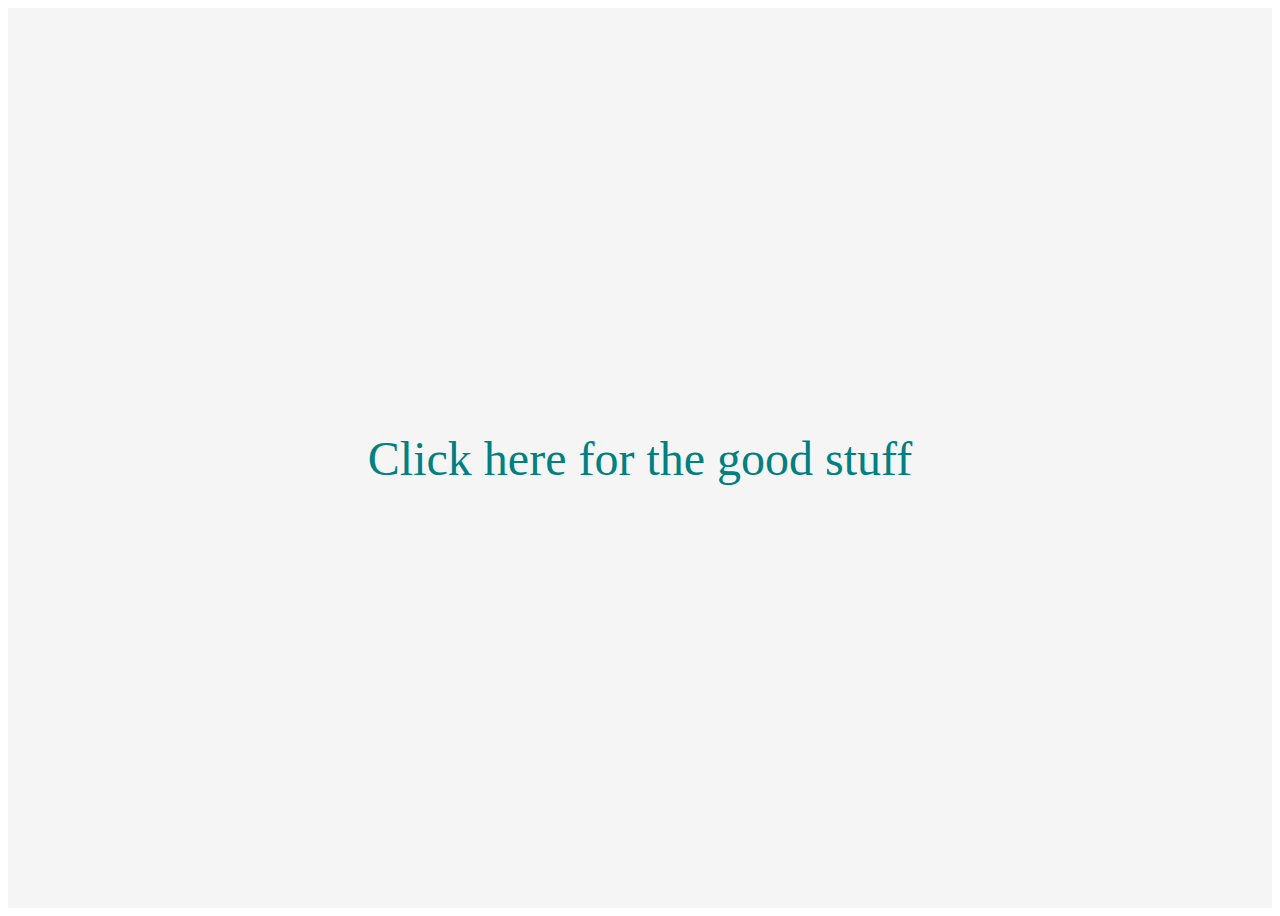
==== index.html @ 8a09f7fa "added an index file for github pages to work" ====
<!DOCTYPE html>
<html lang="en">

<head>
    <meta charset="UTF-8">
    <meta http-equiv="X-UA-Compatible" content="IE=edge">
    <meta name="viewport" content="width=device-width, initial-scale=1.0">
    <title>Welcome</title>
    <style>
        main {
            display: flex;
            justify-content: center;
            align-items: center;
            background-color: #f5f5f5;
            width: 100%;
            height: 100vh;
        }

        a {
            text-decoration: none;
            color: teal;
            display: block;
            font-size: 3rem;
        }
    </style>
</head>

<body>
    <main>
        <a href="./Signup/signup.html">Click here for the good stuff</a>
    </main>
</body>

</html>
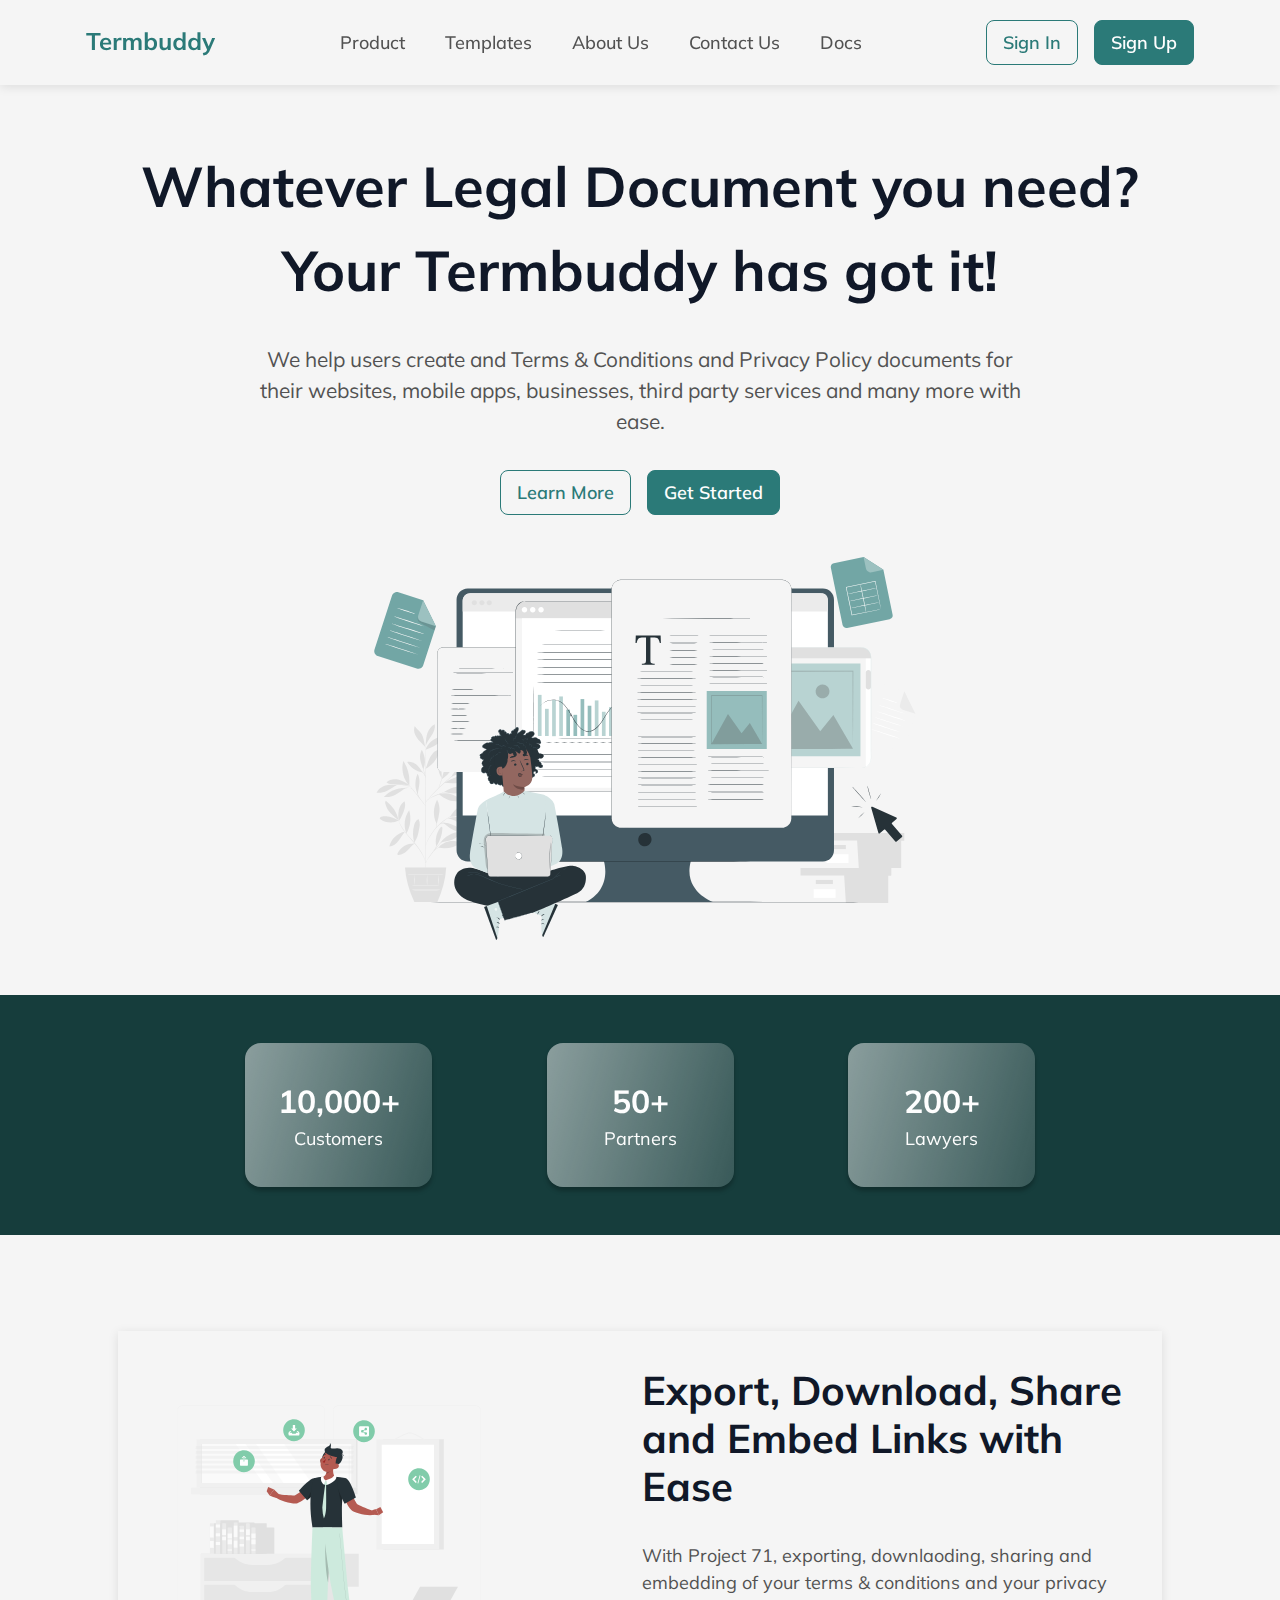
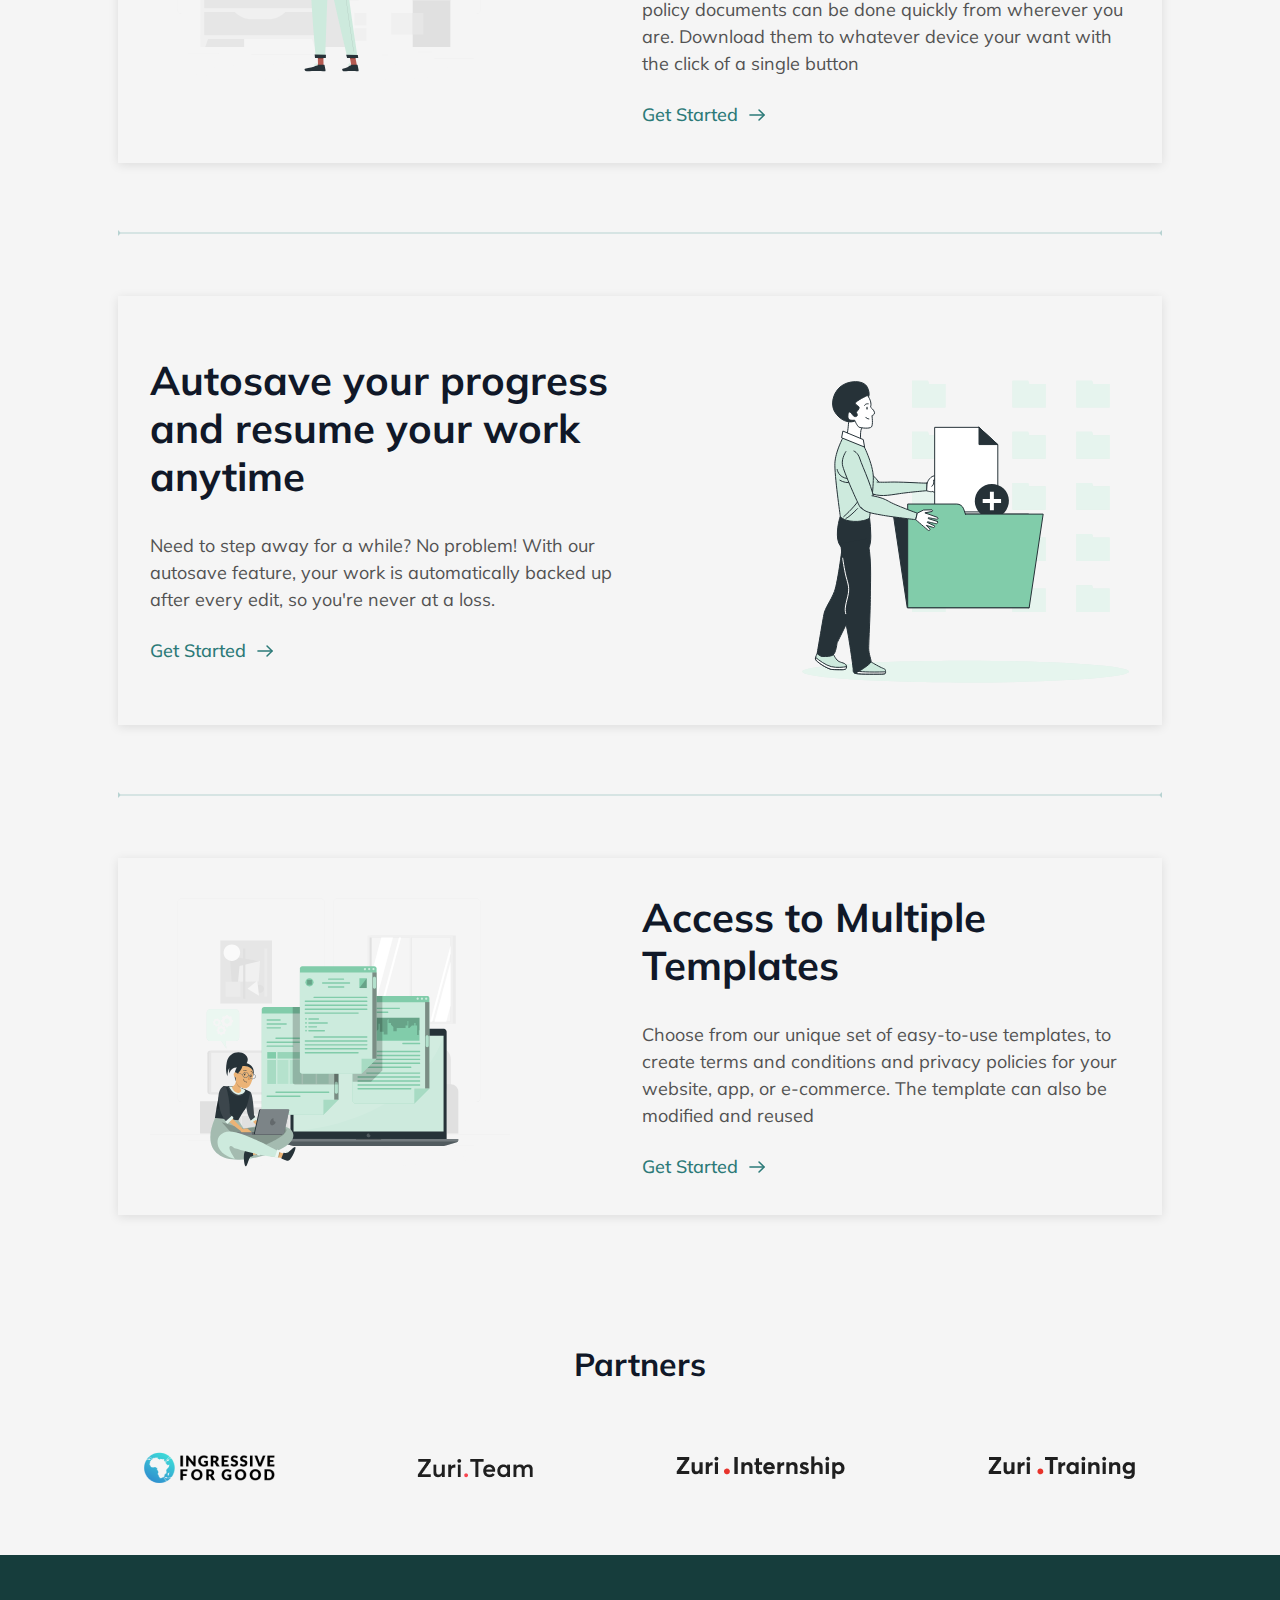
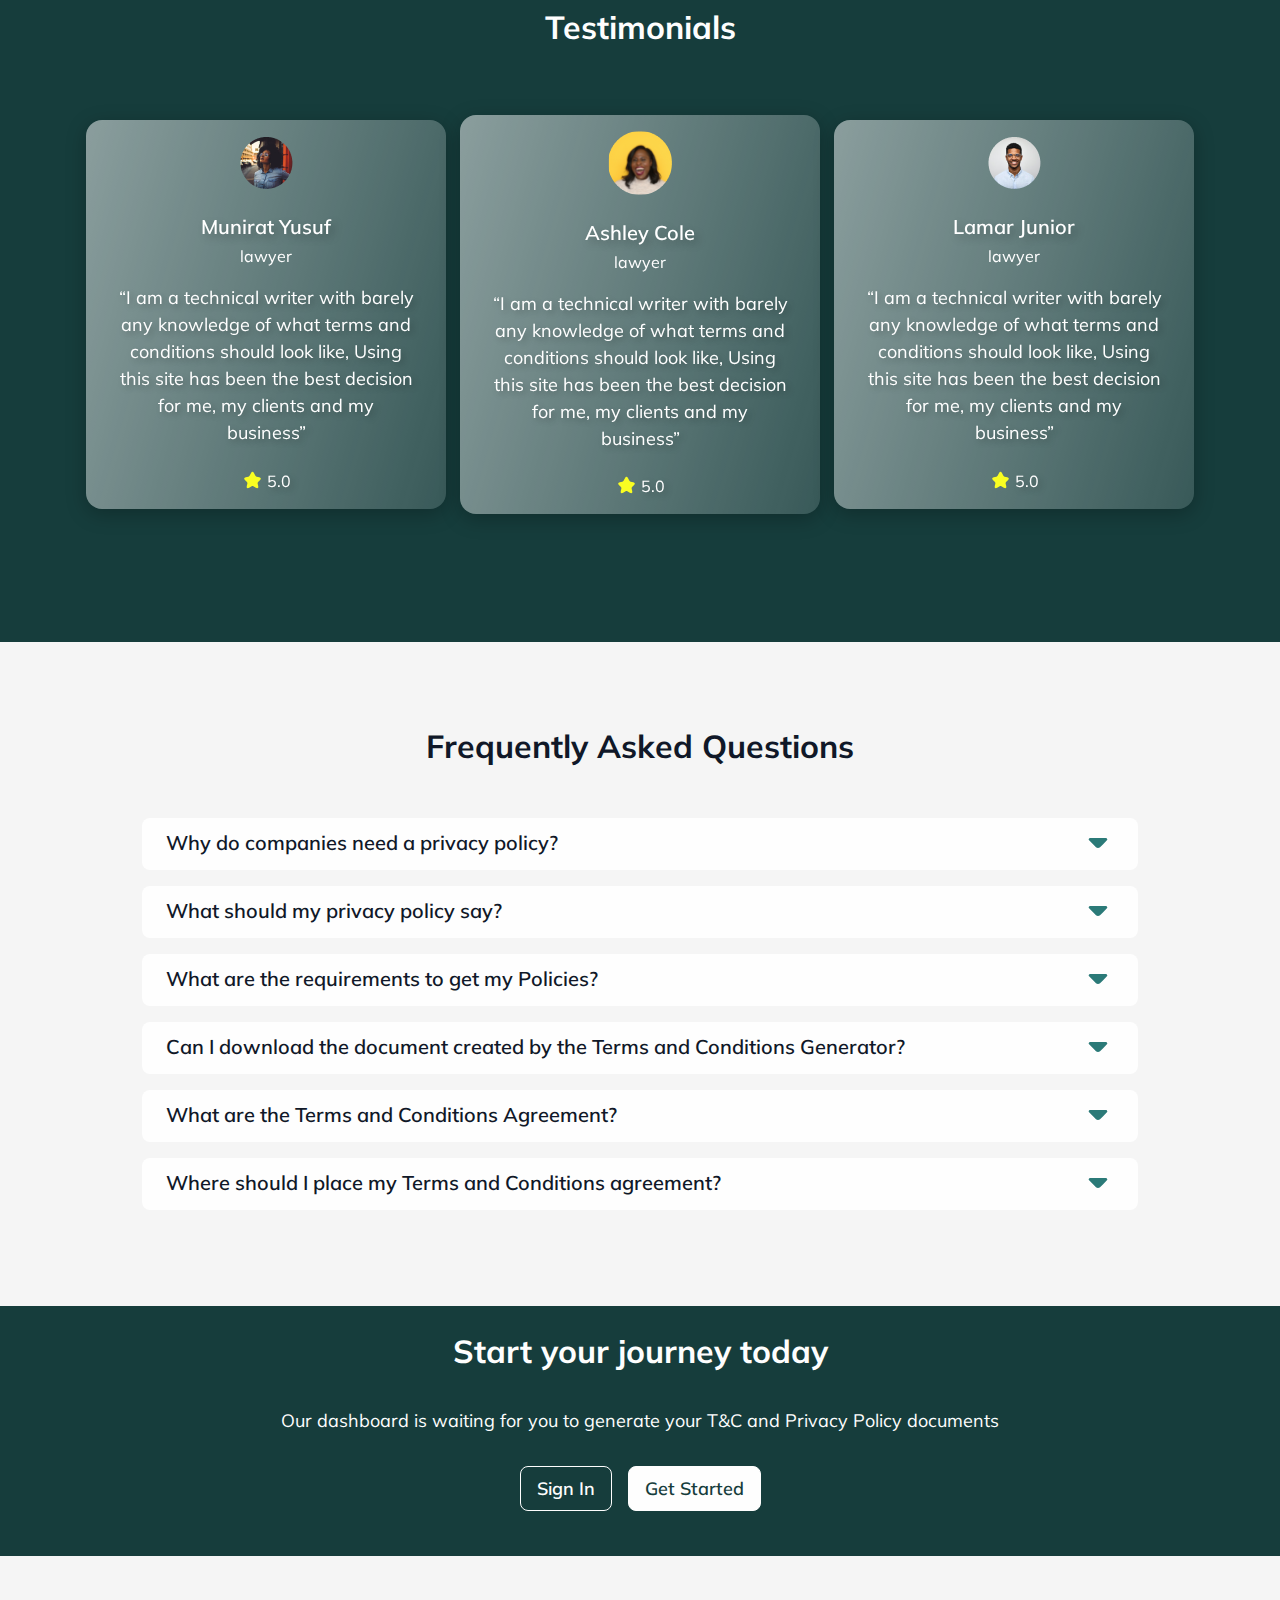
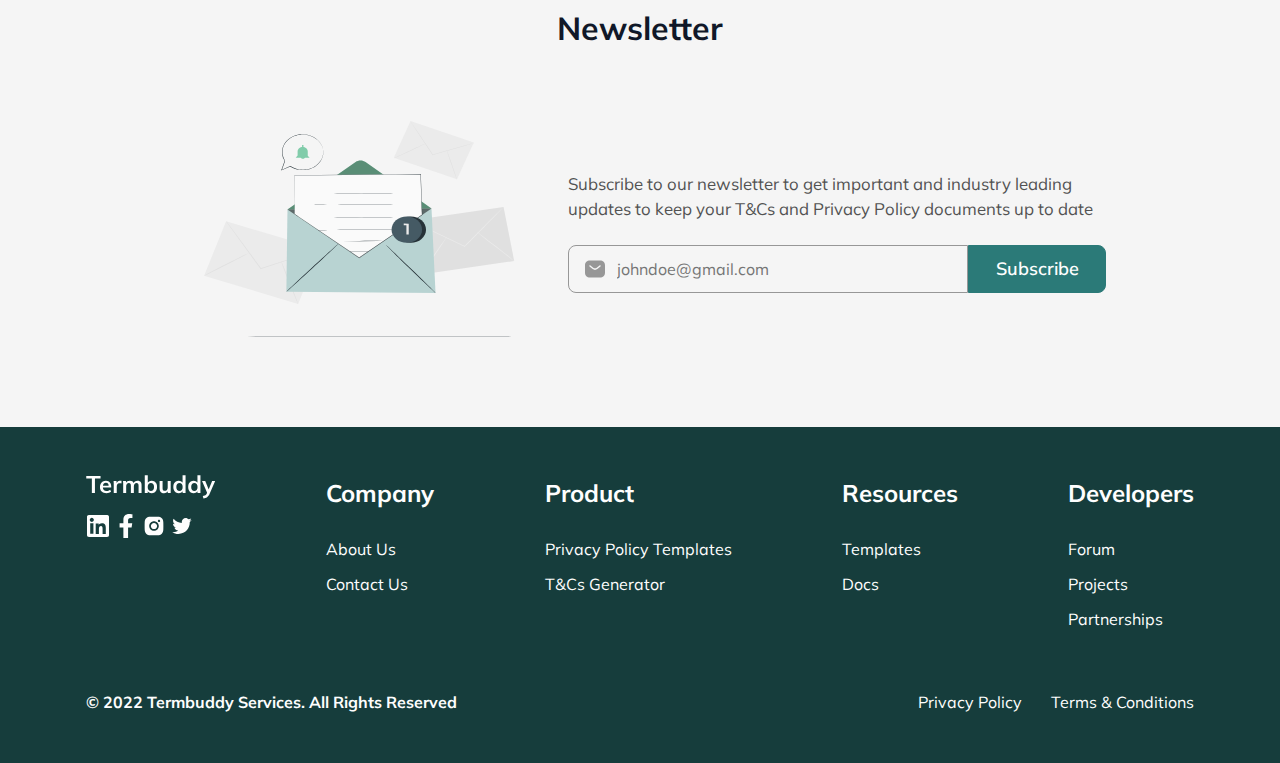
==== commit 0d04769a: "added landing page" ====
--- a/index.html
+++ b/index.html
@@ -5,30 +5,392 @@
     <meta charset="UTF-8">
     <meta http-equiv="X-UA-Compatible" content="IE=edge">
     <meta name="viewport" content="width=device-width, initial-scale=1.0">
-    <title>Welcome</title>
-    <style>
-        main {
-            display: flex;
-            justify-content: center;
-            align-items: center;
-            background-color: #f5f5f5;
-            width: 100%;
-            height: 100vh;
-        }
-
-        a {
-            text-decoration: none;
-            color: teal;
-            display: block;
-            font-size: 3rem;
-        }
-    </style>
+    <link rel="preconnect" href="https://fonts.googleapis.com">
+    <link rel="preconnect" href="https://fonts.gstatic.com" crossorigin>
+    <link href="https://fonts.googleapis.com/css2?family=Mulish:wght@400;500;600;700&display=swap" rel="stylesheet">
+    <link rel="stylesheet" href="main.css">
+    <title>TermBuddy | Homepage</title>
 </head>
 
 <body>
+    <header>
+        <div class="container">
+            <div class="logo">
+                <a href="index.html">
+                    <img src="./images/logo.svg" alt="TermBuddy Logo">
+                </a>
+            </div>
+            <nav>
+                <button class="close"><img src="" alt="a close icon"></button>
+                <ul>
+                    <li><a href="index.html">product</a></li>
+                    <li><a href="about.html">templates</a></li>
+                    <li><a href="contact.html">about us</a></li>
+                    <li><a href="contact.html">contact us</a></li>
+                    <li><a href="contact.html">docs</a></li>
+                </ul>
+            </nav>
+            <div class="auth-links">
+                <a href="./Login/login.html">sign in</a>
+                <a href="./Signup/signup.html">sign up</a>
+            </div>
+            <div class="hamburger">
+                <img src="" alt="a hamburger menu icon">
+            </div>
+        </div>
+    </header>
+
     <main>
-        <a href="./Signup/signup.html">Click here for the good stuff</a>
+        <section>
+            <div class="container">
+                <div class="hero">
+                    <div class="hero-text">
+                        <h1>Whatever Legal Document you need? Your Termbuddy has got it!</h1>
+                        <p>We help users create and Terms & Conditions and Privacy Policy documents for their websites,
+                            mobile apps, businesses, third party services and many more
+                            with ease.</p>
+                        <div class="auth-links">
+                            <a href="">learn more</a>
+                            <a href="./Signup/signup.html">get started</a>
+                        </div>
+                    </div>
+                    <div class="hero-img">
+                        <img src="./images/hero.svg" alt="a document icon filled desktop display">
+                    </div>
+                </div>
+            </div>
+        </section>
+
+        <section class="teal">
+            <div class="container">
+                <div class="stats-wrapper">
+                    <div class="stat">
+                        <h3>10,000+</h3>
+                        <p>Customers</p>
+                    </div>
+                    <div class="stat">
+                        <h3>50+</h3>
+                        <p>Partners</p>
+                    </div>
+                    <div class="stat">
+                        <h3>200+</h3>
+                        <p>Lawyers</p>
+                    </div>
+                </div>
+            </div>
+        </section>
+
+        <section>
+            <div class="container flow">
+                <div class="column-wrapper">
+                    <div class="column-img">
+                        <img src="./images/export.svg"
+                            alt="an illustration of a man demonstrating file downnload and export">
+                    </div>
+                    <div class="column-text">
+                        <h2>Export, Download, Share
+                            and Embed Links with
+                            Ease</h2>
+                        <p>
+                            With Project 71, exporting, downlaoding, sharing and embedding
+                            of your terms & conditions and your privacy policy documents can
+                            be done quickly from wherever you are.
+                            Download them to whatever device your want with the click of a
+                            single button
+                        </p>
+                        <a href="./Login/login.html">get started <span><img src="./images/arrow-right.svg"
+                                    alt="a right arrow icon"></span></a>
+                    </div>
+                </div>
+
+                <div class="divider">
+                    <img src="./images/divider.svg" alt="a divider">
+                </div>
+
+                <div class="column-wrapper">
+                    <div class="column-text">
+                        <h2>Autosave your progress
+                            and resume your work
+                            anytime</h2>
+                        <p>
+                            Need to step away for a while? No problem! With our autosave
+                            feature, your work is automatically backed up after every edit,
+                            so you're never at a loss.
+                        </p>
+                        <a href="./Login/login.html">get started <span><img src="./images/arrow-right.svg"
+                                    alt="a right arrow icon"></span></a>
+                    </div>
+                    <div class="column-img">
+                        <img src="./images/auto-save.svg" alt="an illustration of a man demonstrating file autosave">
+                    </div>
+                </div>
+
+                <div class="divider">
+                    <img src="./images/divider.svg" alt="a divider">
+                </div>
+
+                <div class="column-wrapper">
+                    <div class="column-img">
+                        <img src="./images/multiple.svg"
+                            alt="an illustration of a man demonstrating multiple file creation">
+                    </div>
+                    <div class="column-text">
+                        <h2>Access to Multiple
+                            Templates</h2>
+                        <p>
+                            Choose from our unique set of easy-to-use templates, to create
+                            terms and conditions and privacy policies for your website, app,
+                            or e-commerce.
+                            The template can also be modified and reused
+                        </p>
+                        <a href="./Login/login.html">get started <span><img src="./images/arrow-right.svg"
+                                    alt="a right arrow icon"></span></a>
+                    </div>
+                </div>
+                <div class="partners">
+                    <h3>Partners</h3>
+                    <div class="partners-column">
+                        <div class="partner">
+                            <img src="./images/i4g-Logo.png" alt="i4g zuri logo">
+                        </div>
+                        <div class="partner">
+                            <img src="./images/zuri-team.png" alt="zuri team logo">
+                        </div>
+                        <div class="partner">
+                            <img src="./images/zuri-internship.png" alt="zuri internship logo">
+                        </div>
+                        <div class="partner">
+                            <img src="./images/zuri-training.png" alt="zuri training logo">
+                        </div>
+                    </div>
+                </div>
+            </div>
+        </section>
+
+        <section class="teal">
+            <div class="container testimonials">
+                <h3>Testimonials</h3>
+                <div class="testimony-cards-wrapper">
+                    <div class="testimony-card">
+                        <div class="testimony-avatar">
+                            <img src="./images/avatar-1.png" alt="a woman posing stylishly looking up">
+                        </div>
+                        <h5>Munirat Yusuf</h5>
+                        <small>lawyer</small>
+                        <p>
+                            “I am a technical writer with barely any knowledge of what
+                            terms and conditions should look like, Using this
+                            site has been the best decision for me, my clients
+                            and my business”
+                        </p>
+                        <p class="rating"><img src="./images/star.svg" alt="an icon of a star"> 5.0</p>
+                    </div>
+
+                    <div class="testimony-card">
+                        <div class="testimony-avatar">
+                            <img src="./images/avatar-2.png" alt="a woman smiling">
+                        </div>
+                        <h5>Ashley Cole</h5>
+                        <small>lawyer</small>
+                        <p>
+                            “I am a technical writer with barely any knowledge of what
+                            terms and conditions should look like, Using this
+                            site has been the best decision for me, my clients
+                            and my business”
+                        </p>
+                        <p class="rating"><img src="./images/star.svg" alt="an icon of a star"> 5.0</p>
+                    </div>
+
+                    <div class="testimony-card">
+                        <div class="testimony-avatar">
+                            <img src="./images/avatar-3.png" alt="a man smiling">
+                        </div>
+                        <h5>Lamar Junior</h5>
+                        <small>lawyer</small>
+                        <p>
+                            “I am a technical writer with barely any knowledge of what
+                            terms and conditions should look like, Using this
+                            site has been the best decision for me, my clients
+                            and my business”
+                        </p>
+                        <p class="rating"><img src="./images/star.svg" alt="an icon of a star"> 5.0</p>
+                    </div>
+                </div>
+            </div>
+        </section>
+
+        <section>
+            <div class="container faqs">
+                <h3>Frequently Asked Questions</h3>
+                <div class="faq-wrapper">
+                    <div class="faq">
+                        <button class="faq-btn">Why do companies need a privacy policy? <img
+                                src="./images/arrow-down.svg" alt="a down arrow icon"></button>
+                        <p>Companies need a privacy policy because most countries have laws requiring privacy policies
+                            for websites and applications that gather personal data from users; businesses have them.
+                        </p>
+                    </div>
+
+                    <div class="faq">
+                        <button class="faq-btn">What should my privacy policy say? <img src="./images/arrow-down.svg"
+                                alt="a down arrow icon"></button>
+                        <p>Companies need a privacy policy because most countries have laws requiring privacy policies
+                            for websites and applications that gather personal data from users; businesses have them.
+                        </p>
+                    </div>
+
+                    <div class="faq">
+                        <button class="faq-btn">What are the requirements to get my Policies? <img
+                                src="./images/arrow-down.svg" alt="a down arrow icon"></button>
+                        <p>Companies need a privacy policy because most countries have laws requiring privacy policies
+                            for websites and applications that gather personal data from users; businesses have them.
+                        </p>
+                    </div>
+
+                    <div class="faq">
+                        <button class="faq-btn">Can I download the document created by the Terms and Conditions
+                            Generator? <img src="./images/arrow-down.svg" alt="a down arrow icon"></button>
+                        <p>Companies need a privacy policy because most countries have laws requiring privacy policies
+                            for websites and applications that gather personal data from users; businesses have them.
+                        </p>
+                    </div>
+
+                    <div class="faq">
+                        <button class="faq-btn">What are the Terms and Conditions Agreement? <img
+                                src="./images/arrow-down.svg" alt="a down arrow icon"></button>
+                        <p>Companies need a privacy policy because most countries have laws requiring privacy policies
+                            for websites and applications that gather personal data from users; businesses have them.
+                        </p>
+                    </div>
+
+                    <div class="faq">
+                        <button class="faq-btn">Where should I place my Terms and Conditions agreement? <img
+                                src="./images/arrow-down.svg" alt="a down arrow icon"></button>
+                        <p>Companies need a privacy policy because most countries have laws requiring privacy policies
+                            for websites and applications that gather personal data from users; businesses have them.
+                        </p>
+                    </div>
+                </div>
+            </div>
+        </section>
+
+        <section class="teal start">
+            <div class="container">
+                <h3>Start your journey today</h3>
+                <p>Our dashboard is waiting for you to generate your T&C and Privacy Policy documents</p>
+                <div class="auth-links">
+                    <a href="./Login/login.html">sign in</a>
+                    <a href="./Signup/signup.html">get started</a>
+                </div>
+            </div>
+        </section>
+
+        <section>
+            <div class="container">
+                <h3>Newsletter</h3>
+                <div class="column-wrapper newsletter">
+                    <div class="newsletter-img">
+                        <img src="./images/newsletter.svg" alt="a newsletter image">
+                    </div>
+                    <div class="newsletter-form">
+                        <p>
+                            Subscribe to our newsletter to get important and industry leading updates to keep your T&Cs
+                            and Privacy Policy documents up to date
+                        </p>
+                        <form>
+                            <img src="./Signup/input-email.svg" alt="icon of a padlock">
+                            <div><input type="email" name="email" id="email" placeholder="johndoe@gmail.com"></div>
+                            <div><button type="submit">Subscribe</button></div>
+                        </form>
+                    </div>
+                </div>
+            </div>
+        </section>
+
+        <footer class="teal">
+            <div class="container">
+                <div class="footer-links">
+                    <div>
+                        <ul>
+                            <li>
+                                <a href="index.html">
+                                    <img src="./images/logo-white.svg" alt="TermBuddy logo">
+                                </a>
+                            </li>
+                            <li>
+                                <a href="">
+                                    <img src="./images/linkedin.svg" alt="linkedin logo">
+                                </a>
+                                <a href="">
+                                    <img src="./images/facebook.svg" alt="facebook logo">
+                                </a>
+                                <a href="">
+                                    <img src="./images/instagram.svg" alt="instagram logo">
+                                </a>
+                                <a href="">
+                                    <img src="./images/twitter.svg" alt="twitter logo">
+                                </a>
+                            </li>
+                        </ul>
+                    </div>
+
+                    <div>
+                        <ul>
+                            <li>
+                                <h5>Company</h5>
+                            </li>
+                            <li><a href="">about us</a></li>
+                            <li><a href="">contact us</a></li>
+                        </ul>
+                    </div>
+
+                    <div>
+                        <ul>
+                            <li>
+                                <h5>Product</h5>
+                            </li>
+                            <li><a href="">Privacy Policy Templates</a></li>
+                            <li><a href="">T&Cs generator</a></li>
+                        </ul>
+                    </div>
+
+                    <div>
+                        <ul>
+                            <li>
+                                <h5>Resources</h5>
+                            </li>
+                            <li><a href="">templates</a></li>
+                            <li><a href="">docs</a></li>
+                        </ul>
+                    </div>
+
+                    <div>
+                        <ul>
+                            <li>
+                                <h5>Developers</h5>
+                            </li>
+                            <li><a href="">forum</a></li>
+                            <li><a href="">projects</a></li>
+                            <li><a href="">partnerships</a></li>
+                        </ul>
+                    </div>
+                </div>
+                <div class="column-wrapper terms">
+                    <p><small>&copy; 2022 Termbuddy Services. All Rights Reserved</small></p>
+                    <div class="terms-links">
+                        <a href=""><small>Privacy Policy</small></a>
+                        <a href=""><small>Terms & Conditions</small></a>
+                    </div>
+                </div>
+            </div>
+        </footer>
     </main>
+
+    <script>
+        document.querySelectorAll('.faq-btn').forEach(faq => faq.addEventListener('click', (e) => {
+            e.target.parentElement.classList.toggle('open')
+        }))
+    </script>
 </body>
 
 </html>--- a/main.css
+++ b/main.css
@@ -0,0 +1,511 @@
+* {
+    margin: 0;
+    padding: 0;
+    box-sizing: border-box;
+    position: relative;
+}
+
+body {
+    line-height: 1.5;
+    font-family: 'Mulish',
+        sans-serif;
+    font-size: 1.125rem;
+    font-weight: 400;
+    background: #F5F5F5;
+    color: #525252;
+}
+
+img {
+    max-width: 100%;
+}
+
+a {
+    text-decoration: none;
+    text-transform: capitalize;
+    color: #525252;
+    font-weight: 500;
+    transition: all 0.25s linear;
+}
+
+ul {
+    list-style: none;
+}
+
+button {
+    display: block;
+    outline: none;
+    cursor: pointer;
+    width: 100%;
+    font-family: 'Mulish',
+        sans-serif;
+    font-size: 1.125rem;
+    font-weight: 600;
+    background: #FEFEFE;
+    border: none;
+    color: #101828;
+    padding: 0.5rem 1rem;
+    border-radius: 0.5rem;
+    transition: all 0.25s linear;
+}
+
+h1,
+h2,
+h3,
+h4,
+h5,
+h6 {
+    color: #101828;
+    margin-bottom: 2rem;
+    font-weight: 700;
+}
+
+section,
+footer {
+    padding: 3rem 0;
+}
+
+.container {
+    max-width: 1108px;
+    width: 90%;
+    margin: 0 auto;
+}
+
+nav,
+ul,
+.stat,
+header,
+.stats-wrapper,
+.column-wrapper,
+.partners-column,
+header .container,
+.testimony-cards-wrapper {
+    display: flex;
+    justify-content: center;
+    align-items: center;
+}
+
+.footer-links,
+.stats-wrapper,
+.column-wrapper,
+.partners-column,
+header .container,
+.testimony-cards-wrapper {
+    justify-content: space-between;
+}
+
+h1,
+h3,
+h5 {
+    text-align: center;
+}
+
+h2 {
+    font-size: 2.5rem;
+    line-height: 1.2;
+}
+
+h3 {
+    font-size: 2rem;
+}
+
+.teal {
+    background: #163D3C;
+}
+
+/* Header */
+header {
+    position: fixed;
+    width: 100%;
+    padding: 1.25rem 0;
+    background: #F5F5F5;
+    box-shadow: 0px 2px 10px rgba(0, 0, 0, 0.1);
+    z-index: 999;
+}
+
+.hamburger,
+.close {
+    display: none;
+}
+
+.logo {
+    transform: translateY(5px);
+}
+
+nav ul {
+    gap: 2.5rem;
+}
+
+.auth-links {
+    display: flex;
+    gap: 1rem;
+}
+
+.auth-links a {
+    font-weight: 600;
+    padding: 0.5rem 1rem;
+    border: 1px solid #2B7A78;
+    border-radius: 0.5rem;
+    background: #2B7A78;
+    color: #FEFEFE;
+}
+
+.auth-links a:first-child {
+    background: none;
+    color: #2B7A78;
+}
+
+/* Main Content */
+main {
+    padding: 6rem 0 0;
+}
+
+/* Hero Section */
+.hero-text {
+    max-width: 1024px;
+    width: 100%;
+    margin: 0 auto;
+    text-align: center;
+}
+
+h1 {
+    font-size: 3.5rem;
+}
+
+.hero-text p {
+    font-size: 1.3rem;
+    max-width: 768px;
+    width: 100%;
+    margin: 0 auto;
+}
+
+.hero-text .auth-links {
+    justify-content: center;
+    margin: 2rem 0 2.5rem;
+}
+
+.hero-img {
+    max-width: 555px;
+    width: 100%;
+    margin: 0 auto;
+}
+
+/* Stats */
+.stats-wrapper {
+    max-width: 790px;
+    width: 100%;
+    margin: 0 auto;
+}
+
+.stat {
+    background: linear-gradient(105.91deg, rgba(255, 255, 255, 0.5) -0.1%, rgba(255, 255, 255, 0.15) 100%);
+    box-shadow: 0px 4px 4px rgba(0, 0, 0, 0.25);
+    backdrop-filter: blur(40px);
+    color: #FEFEFE;
+    border-radius: 1rem;
+    width: 187px;
+    height: 144px;
+    flex-direction: column;
+}
+
+
+.stat h3 {
+    color: #FEFEFE;
+    margin-bottom: 0;
+}
+
+/* Columns Section */
+.flow {
+    padding-top: 3rem;
+}
+
+.divider,
+.column-wrapper {
+    max-width: 1044px;
+    width: 100%;
+    margin: 0 auto;
+}
+
+.column-wrapper {
+    padding: 2.2rem 2rem;
+}
+
+.divider {
+    margin: 3.3rem auto;
+}
+
+.flow .column-wrapper {
+    box-shadow: 0px 2px 10px rgba(0, 0, 0, 0.1);
+}
+
+.column-text {
+    max-width: 488px;
+    width: 100%;
+}
+
+.column-img {
+    max-width: 361px;
+    width: 100%;
+}
+
+.flow a {
+    color: #2B7A78;
+    margin-top: 1.5rem;
+    display: inline-block;
+}
+
+.flow a img {
+    transform: translate(4px, 4px);
+}
+
+.partners {
+    max-width: 992px;
+    width: 100%;
+    margin: 0 auto;
+    margin-top: 7.8rem;
+}
+
+.partners-column {
+    margin: 4rem 0 1rem;
+}
+
+/* Testimonials */
+.testimony-cards-wrapper {
+    margin-bottom: 5rem;
+}
+
+.testimonials h3 {
+    color: #FEFEFE;
+    margin-bottom: 4rem;
+}
+
+.testimony-card {
+    color: #FFF;
+    width: 360px;
+    background: linear-gradient(105.91deg, rgba(255, 255, 255, 0.5) -0.1%, rgba(255, 255, 255, 0.15) 100%);
+    box-shadow: 0px 5px 20px rgba(0, 0, 0, 0.25);
+    backdrop-filter: blur(40px);
+    border-radius: 1rem;
+    text-align: center;
+    padding: 1rem 2rem;
+    transition: all 0.3s linear;
+}
+
+.testimony-card p {
+    text-shadow: 3.24146px 3.24146px 6.48292px rgba(0, 0, 0, 0.25);
+}
+
+.testimony-card h5 {
+    color: #FFF;
+    font-size: 1.25rem;
+    font-weight: 600;
+    margin: 1rem 0 0;
+    text-shadow: 4px 4px 8px rgba(0, 0, 0, 0.25);
+}
+
+.testimony-card small {
+    display: inline-block;
+    font-size: 1rem;
+    margin-bottom: 1rem;
+}
+
+.rating {
+    font-size: 1rem;
+    margin-top: 1.3rem;
+}
+
+.rating img {
+    transform: translate(0px, 3px);
+}
+
+.testimony-card:hover {
+    transform: scale(1.15);
+    z-index: 2;
+}
+
+/* FAQ's Section */
+.faqs {
+padding: 2rem 0;
+}
+
+.faqs h3 {
+    margin-bottom: 3rem;
+}
+
+.faq-wrapper {
+    max-width: 996px;
+    width: 100%;
+    margin: 0 auto;
+}
+
+.faq {
+    background: #FEFEFE;
+    height: 52px;
+    overflow: hidden;
+    padding: 0 1.5rem 1rem ;
+    margin-bottom: 1rem;
+    border-radius: .5rem;
+    transition: all 0.3s linear;
+}
+
+.open {
+    height: 130px;
+}
+
+.faq .faq-btn {
+    font-size: 1.25rem;
+    text-align: left;
+    padding: .7rem 0;
+    margin-bottom: .5rem;
+}
+
+.faq-btn img {
+    position: absolute;
+    right: 0;
+    bottom: 7px;
+    transition: all 0.3s linear;
+    pointer-events: none;
+}
+.open .faq-btn {
+color: #2B7A78;
+}
+
+.open img {
+    transform: rotate(-180deg);
+}
+
+/* Start Journey */
+.start {
+padding: 1.3rem 0 .3rem;
+}
+
+.start p,
+.start h3 {
+    text-align: center;
+color: #FEFEFE;
+}
+
+.start .auth-links {
+    justify-content: center;
+    margin: 2rem 0 2.5rem;
+}
+
+.start .auth-links a {
+    background: #FEFEFE;
+    color: #163D3C;
+    border: 1px solid #FEFEFE;
+}
+
+.start .auth-links a:first-child {
+    background: none;
+    color: #FEFEFE;
+    border: 1px solid #FEFEFE;
+}
+
+/* Newsletter */
+.newsletter {
+    max-width: 996px;
+    width: 100%;
+    margin: 0 auto;
+}
+
+.newsletter p {
+    font-size: 1.05rem;
+    margin-bottom: 1.5rem;
+}
+
+.newsletter-form {
+    width: 538px;
+}
+
+.newsletter-form button {
+    border-radius: 0px 8px 8px 0px;
+    width: 138px;
+    padding: .708rem 1rem;
+    border: 1px solid #2B7A78;
+    background: #2B7A78;
+    color: #FEFEFE;
+    font-weight: 600;
+}
+
+form, input {
+    width: 100%;
+}
+
+input {
+    border: 1px solid #FEFEFE;
+    border-radius: .5rem;
+    padding: .5rem 1rem;
+    background: none;
+    border-radius: 8px 0px 0px 8px;
+    border: 1px solid #979797;
+    font-size: 1rem;
+    font-family: inherit;
+    width: 400px;
+    padding: .8rem 3rem;
+}
+
+input:focus {
+outline: 1px solid #2B7A78;
+border: 1px solid #2B7A78;
+}
+
+form img {
+    position: absolute;
+    top: 15px;
+    left: 17px;
+    z-index: 2;
+}
+
+form {
+    display: flex;
+}
+
+/* Footer */
+.footer-links {
+    display: flex;
+}
+
+footer,
+footer a,
+footer h5 {
+    color: #FEFEFE;
+    text-align: left;
+}
+
+footer h5 {
+    font-size: 1.5rem;
+    margin-bottom: 1rem;
+}
+
+footer ul {
+    flex-direction: column;
+    text-align: left;
+    align-items: normal;
+}
+
+footer li {
+    margin-bottom: 0.5rem;
+}
+
+footer a {
+    font-weight: 400;
+    font-size: 1rem;
+}
+
+footer p small {
+    font-weight: 700;
+    font-size: 1rem;
+}
+
+.terms {
+    max-width: 100%;
+    margin: 0;
+    padding: 0;
+    margin-top: 3rem;
+}
+
+.terms-links small {
+    font-weight: 400;
+    font-size: 1rem;
+    margin-left: 1.5rem;
+}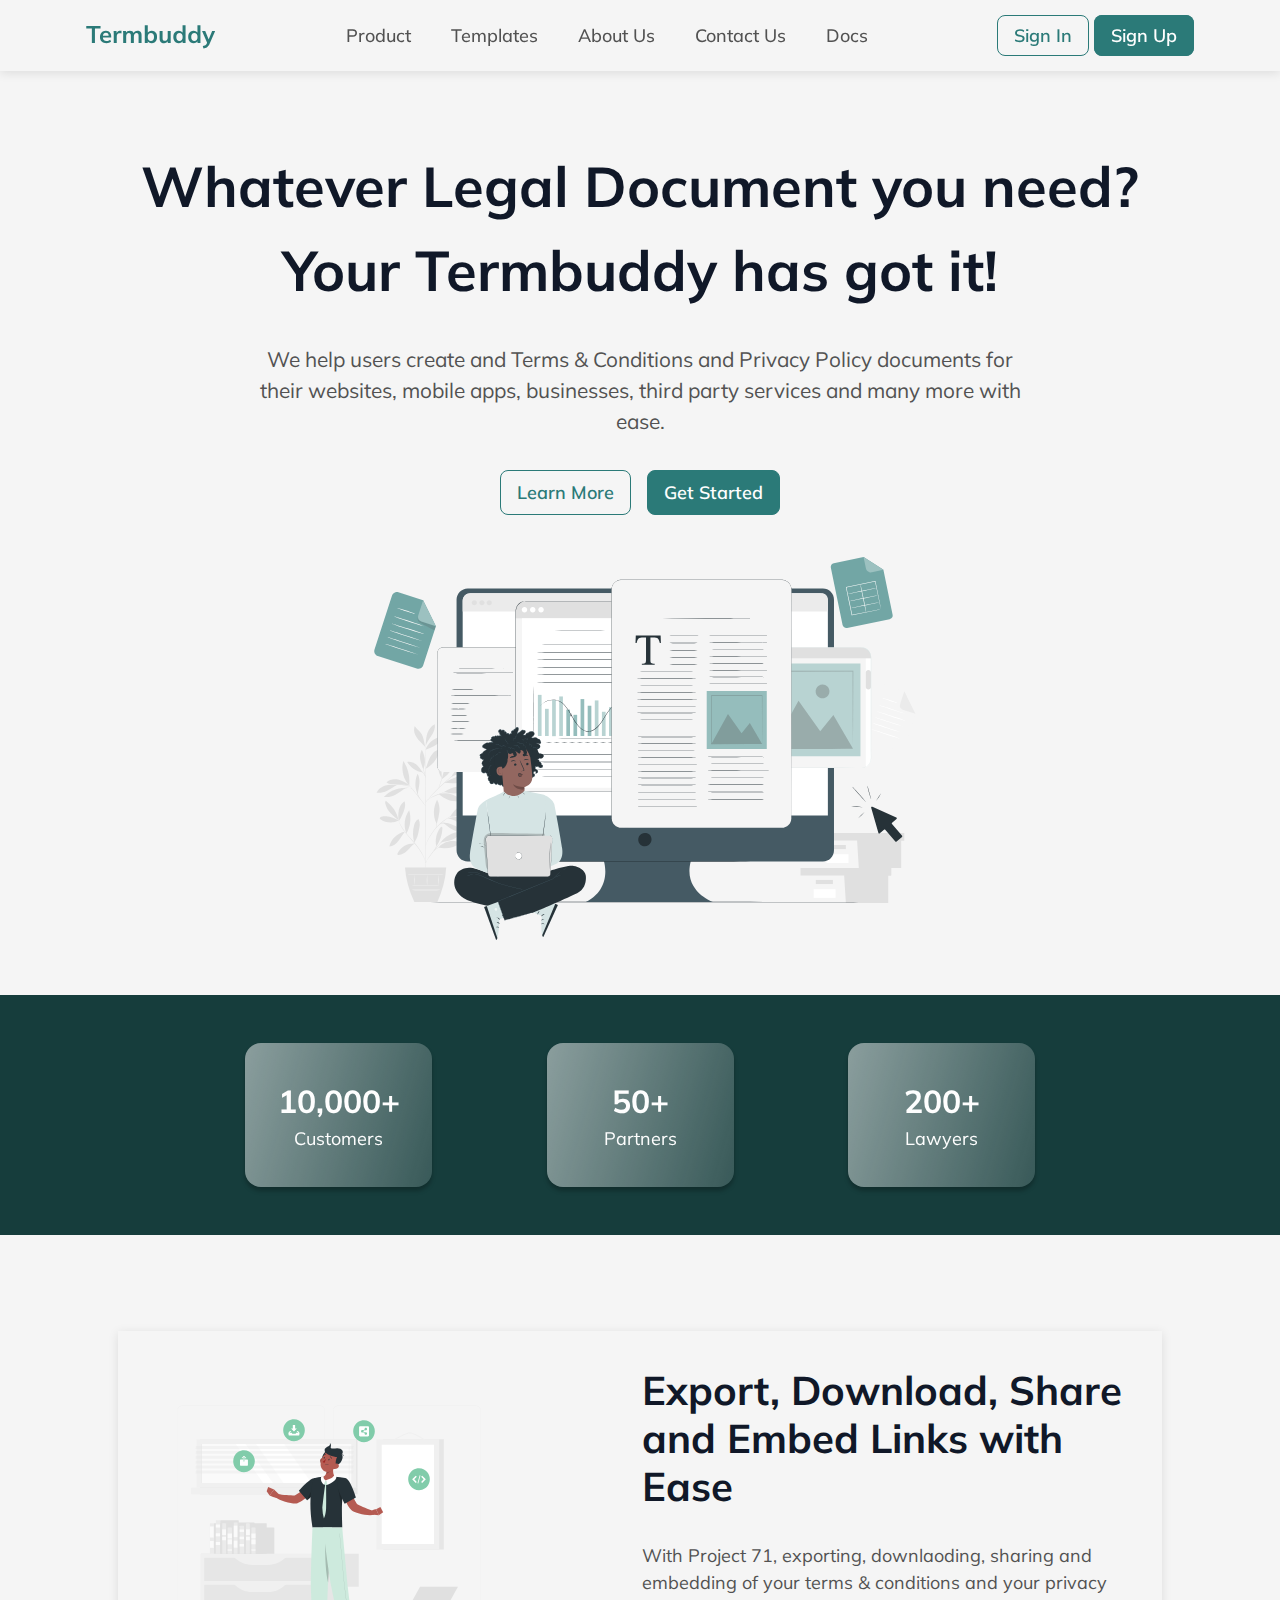
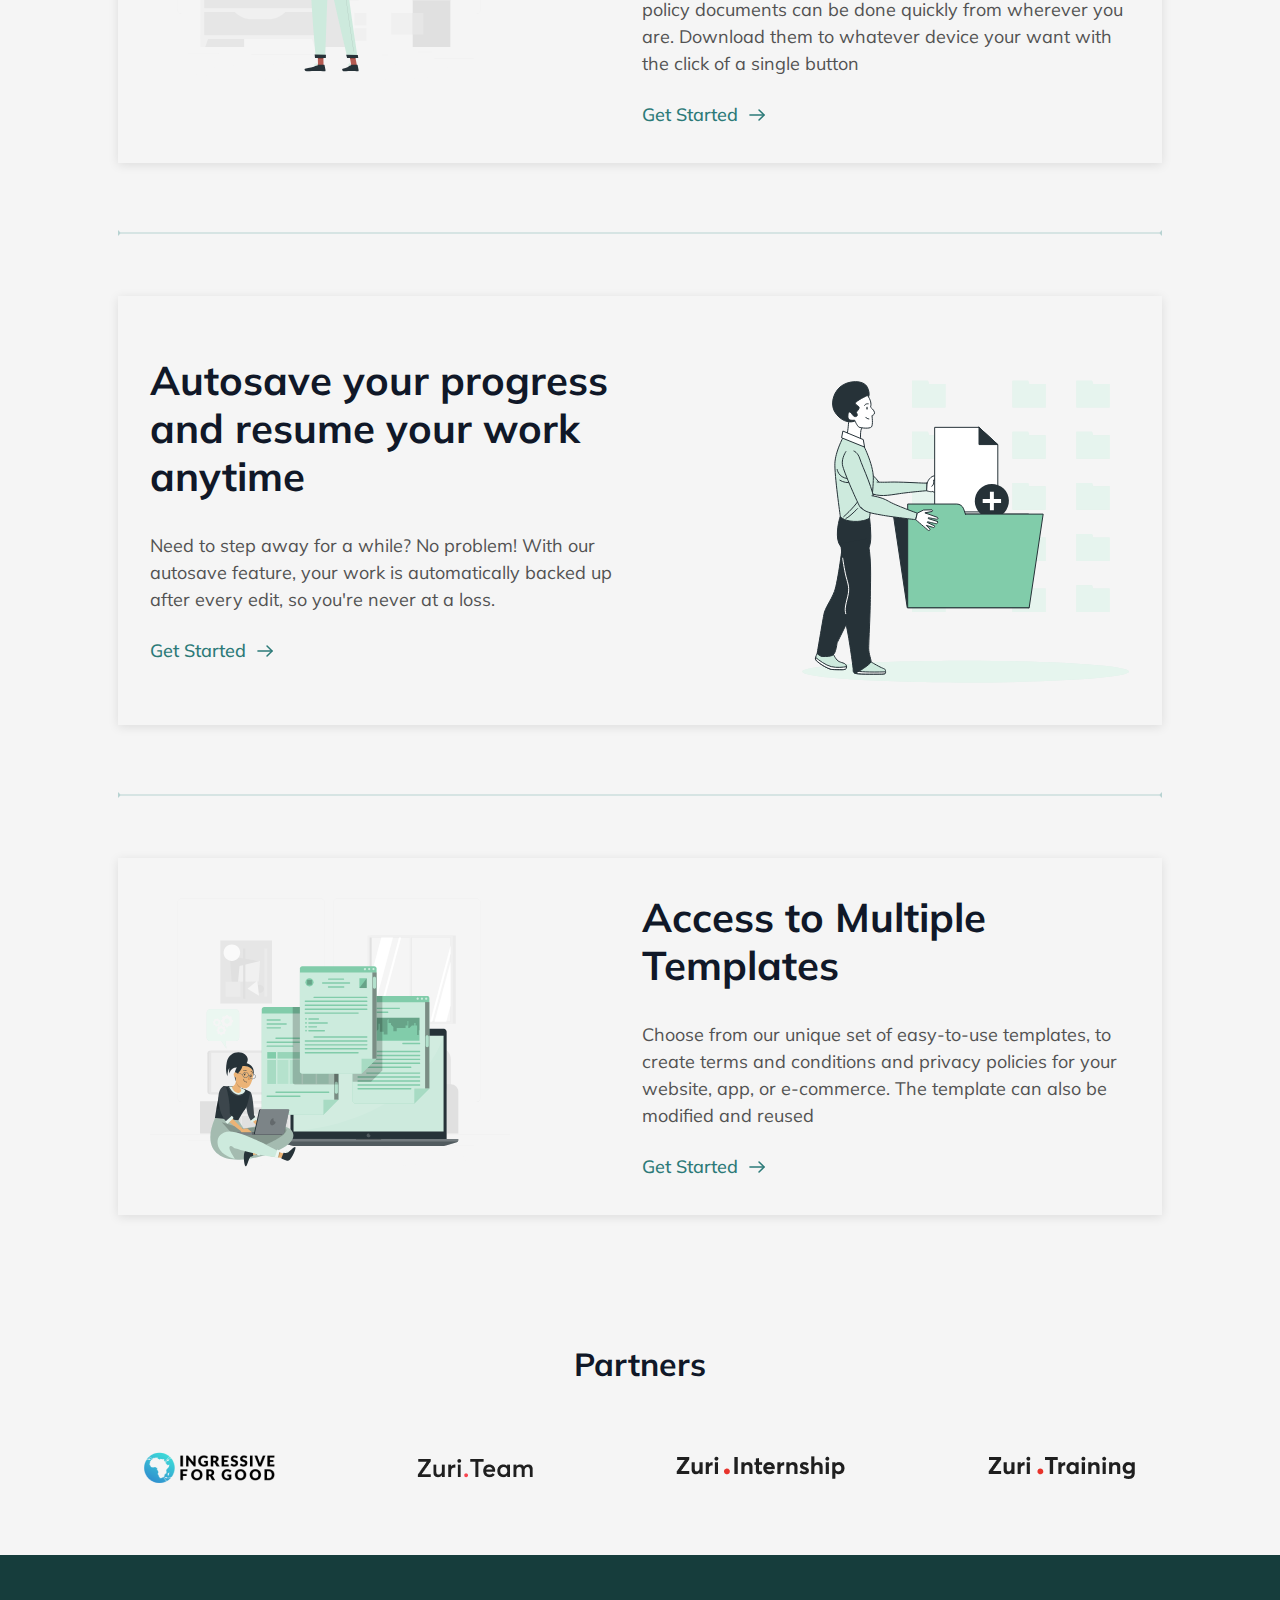
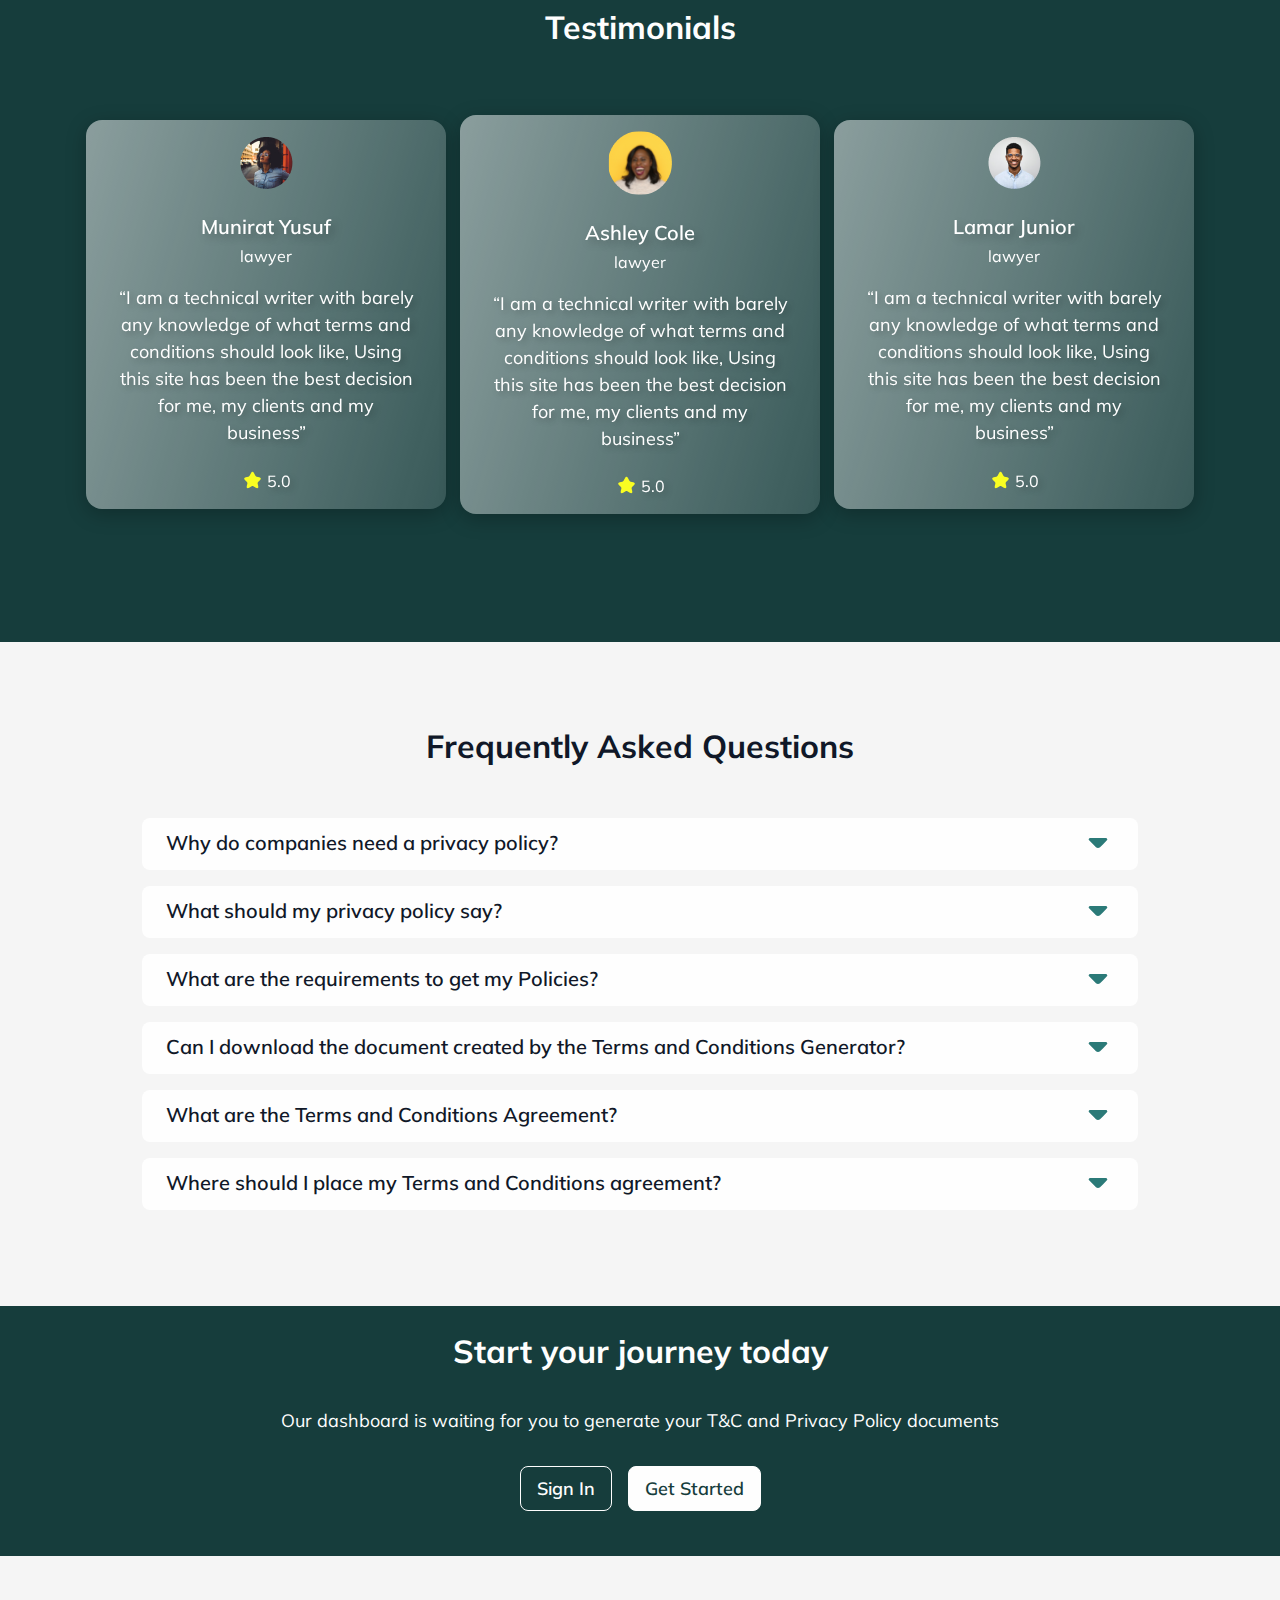
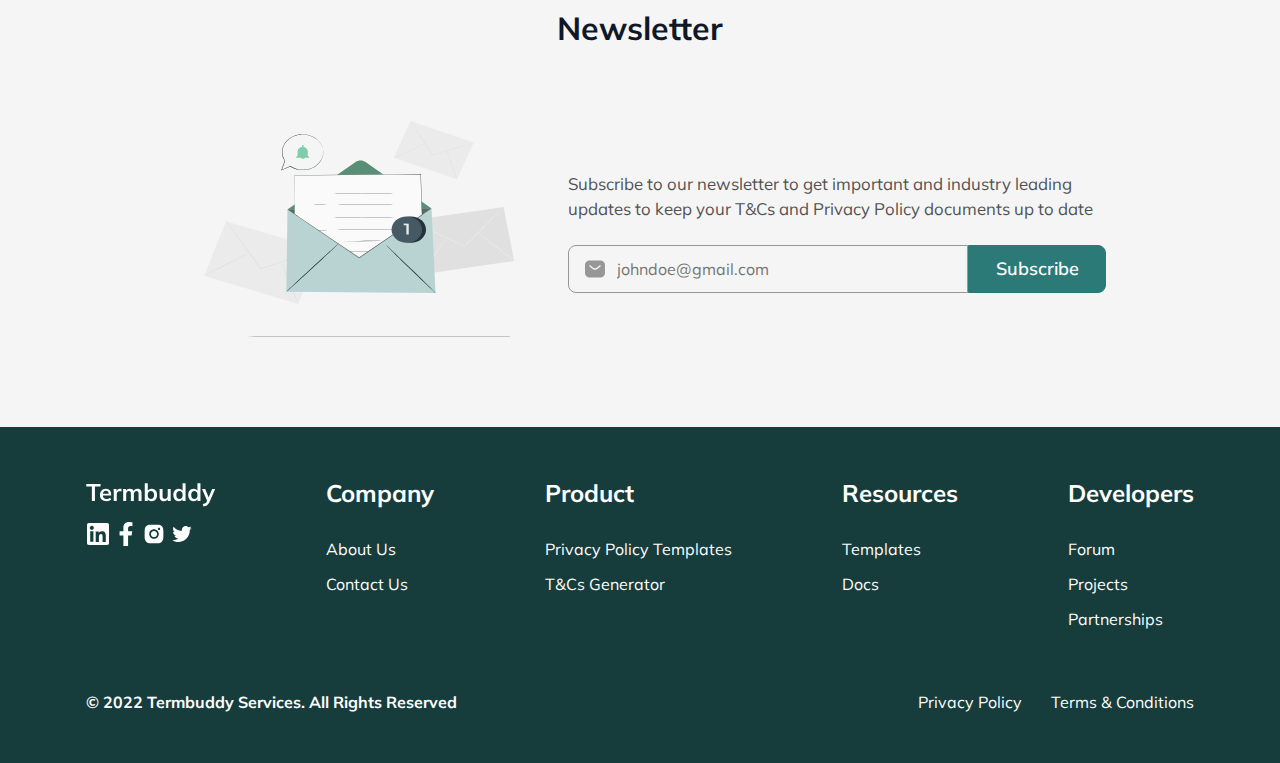
==== commit 23d35855: "added dashboard" ====
--- a/index.html
+++ b/index.html
@@ -16,6 +16,11 @@
     <header>
         <div class="container">
             <div class="logo">
+                <div class="hamburger">
+                    <button>
+                        <img src="menu.svg" alt="a hamburger menu icon">
+                    </button>
+                </div>
                 <a href="index.html">
                     <img src="./images/logo.svg" alt="TermBuddy Logo">
                 </a>
@@ -31,11 +36,11 @@
                 </ul>
             </nav>
             <div class="auth-links">
-                <a href="./Login/login.html">sign in</a>
-                <a href="./Signup/signup.html">sign up</a>
-            </div>
-            <div class="hamburger">
-                <img src="" alt="a hamburger menu icon">
+                <div class="not-user">
+                    <a href="./Login/login.html">sign in</a>
+                    <a href="./Signup/signup.html">sign up</a>
+                </div>
+                <!-- <a href=".dashboard.html">Dashboard</a> -->
             </div>
         </div>
     </header>
@@ -388,7 +393,18 @@
 
     <script>
         document.querySelectorAll('.faq-btn').forEach(faq => faq.addEventListener('click', (e) => {
-            e.target.parentElement.classList.toggle('open')
+            if (e.target.parentElement.classList.contains('set-height')) {
+                e.target.parentElement.classList.remove('set-height');
+                e.target.parentElement.classList.toggle('open');
+            } else {
+                e.target.parentElement.classList.toggle('open');
+            }
+        }))
+
+        document.querySelectorAll('.faq-btn').forEach(faq => faq.addEventListener('transitionend', (e) => {
+            if (e.target.parentElement.classList.contains('open')) {
+                e.target.parentElement.classList.add('set-height')
+            }
         }))
     </script>
 </body>
--- a/main.css
+++ b/main.css
@@ -344,11 +344,15 @@
     padding: 0 1.5rem 1rem ;
     margin-bottom: 1rem;
     border-radius: .5rem;
-    transition: all 0.3s linear;
+    transition: all 0.35s linear;
 }
 
 .open {
     height: 130px;
+}
+
+.set-height {
+    height: auto;
 }
 
 .faq .faq-btn {
@@ -465,6 +469,10 @@
     display: flex;
 }
 
+.footer-links div:first-child {
+    margin-top: .5rem;
+}
+
 footer,
 footer a,
 footer h5 {
@@ -508,4 +516,14 @@
     font-weight: 400;
     font-size: 1rem;
     margin-left: 1.5rem;
+}
+
+@media screen and (max-width: 999px) {
+    header nav {
+        display: none;
+    }
+
+    .not-user {
+        display: none;
+    }
 }